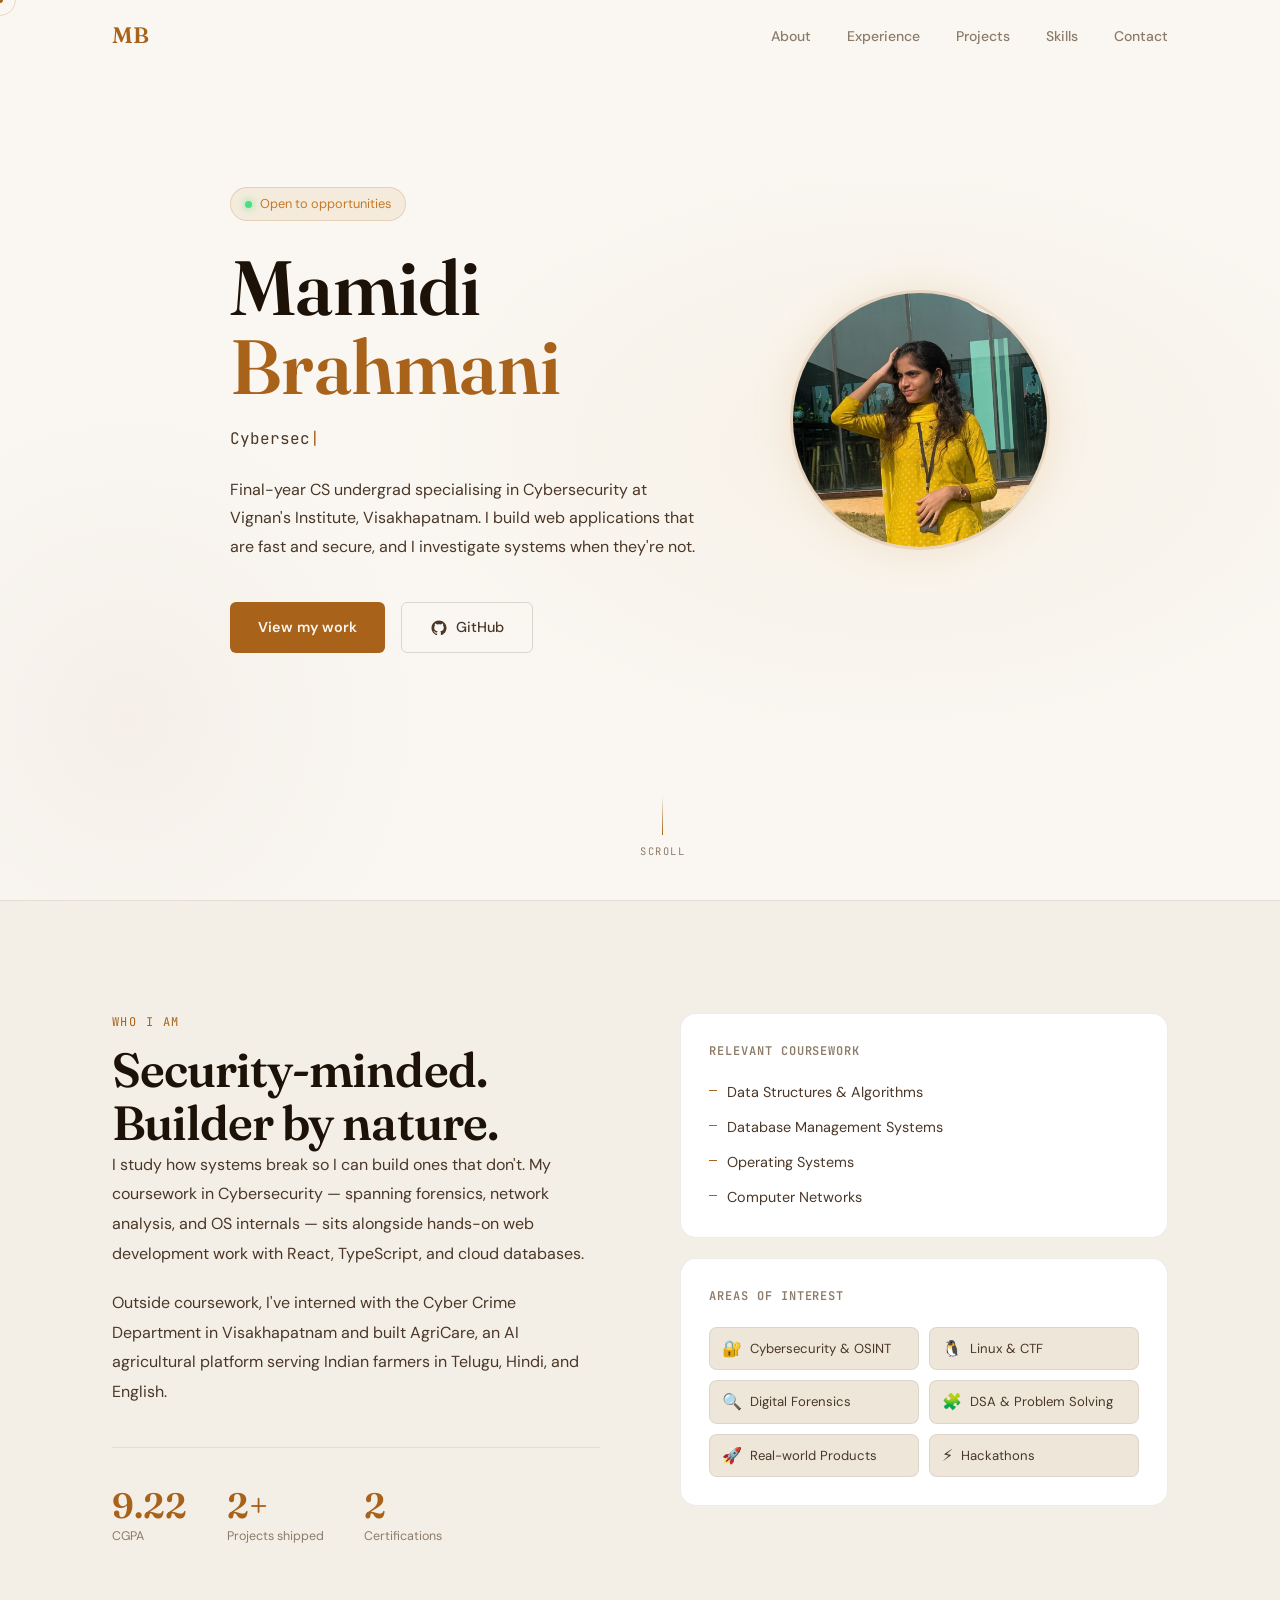
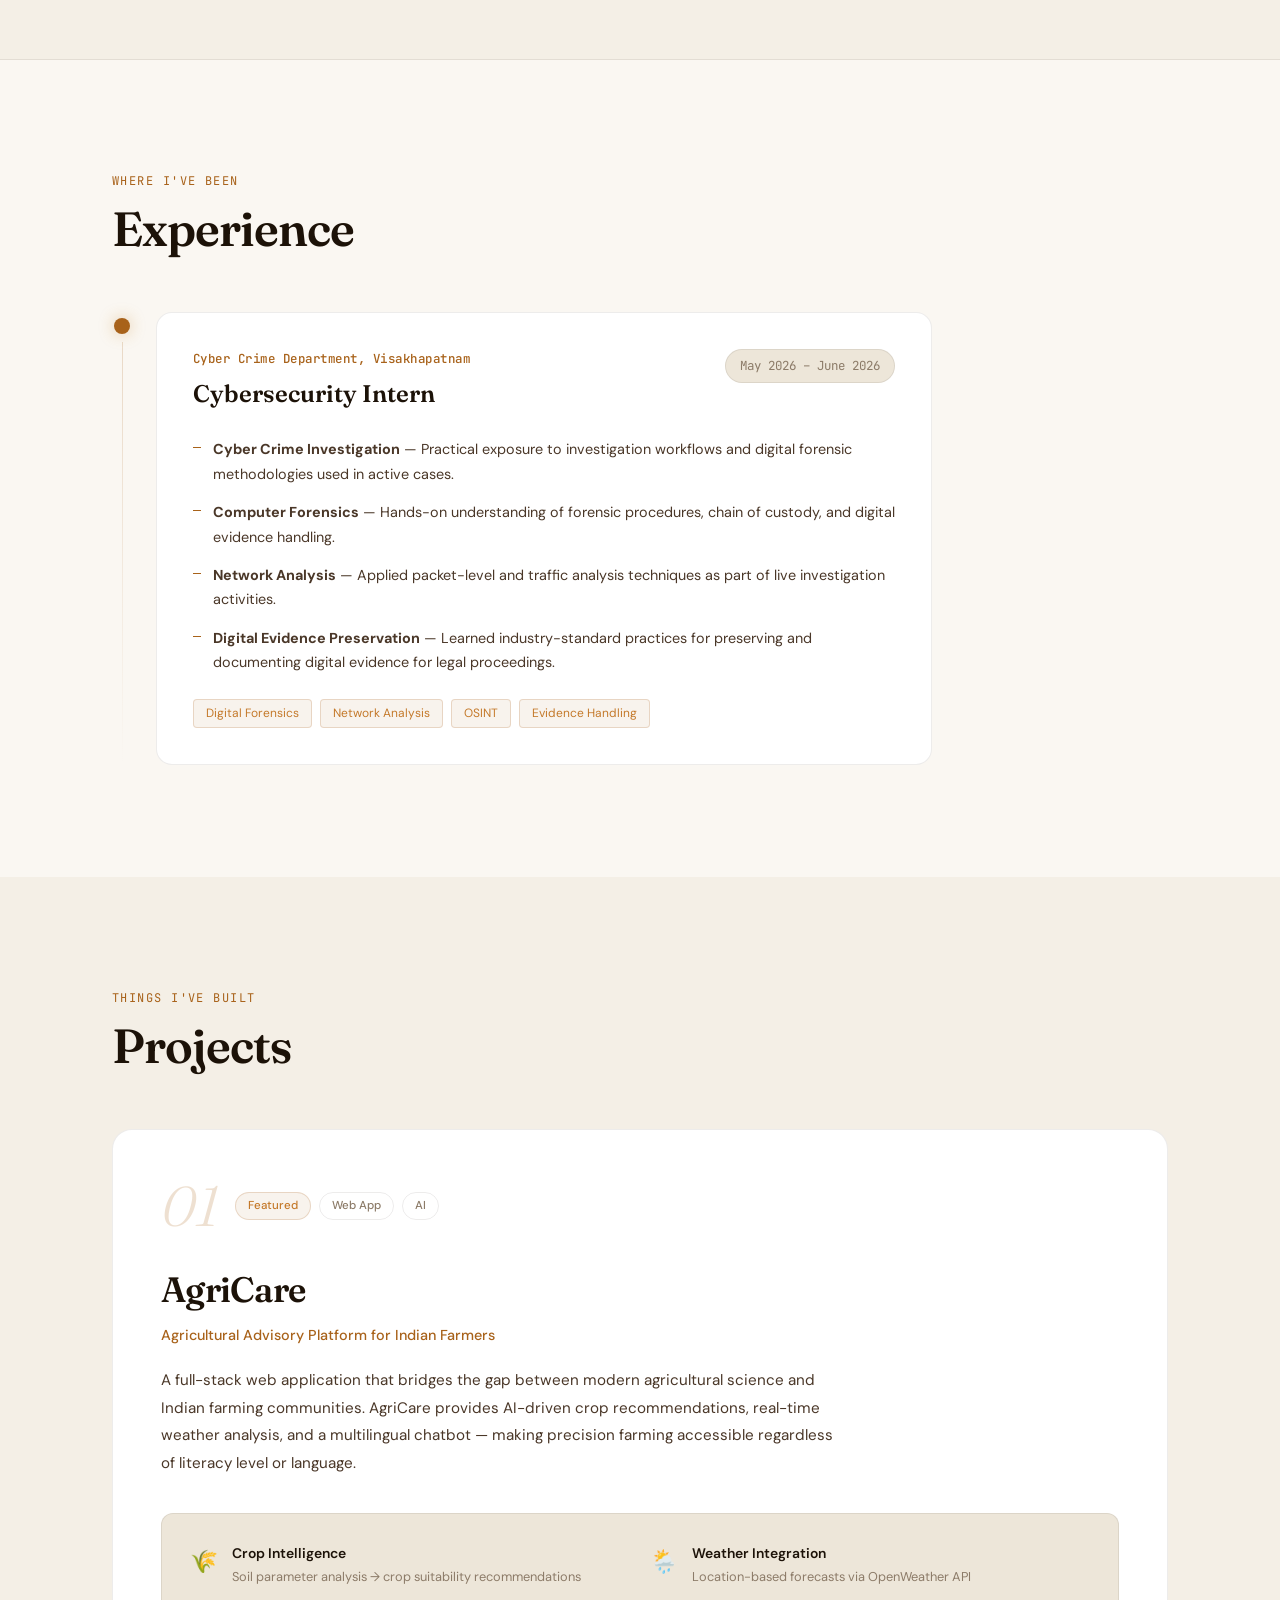
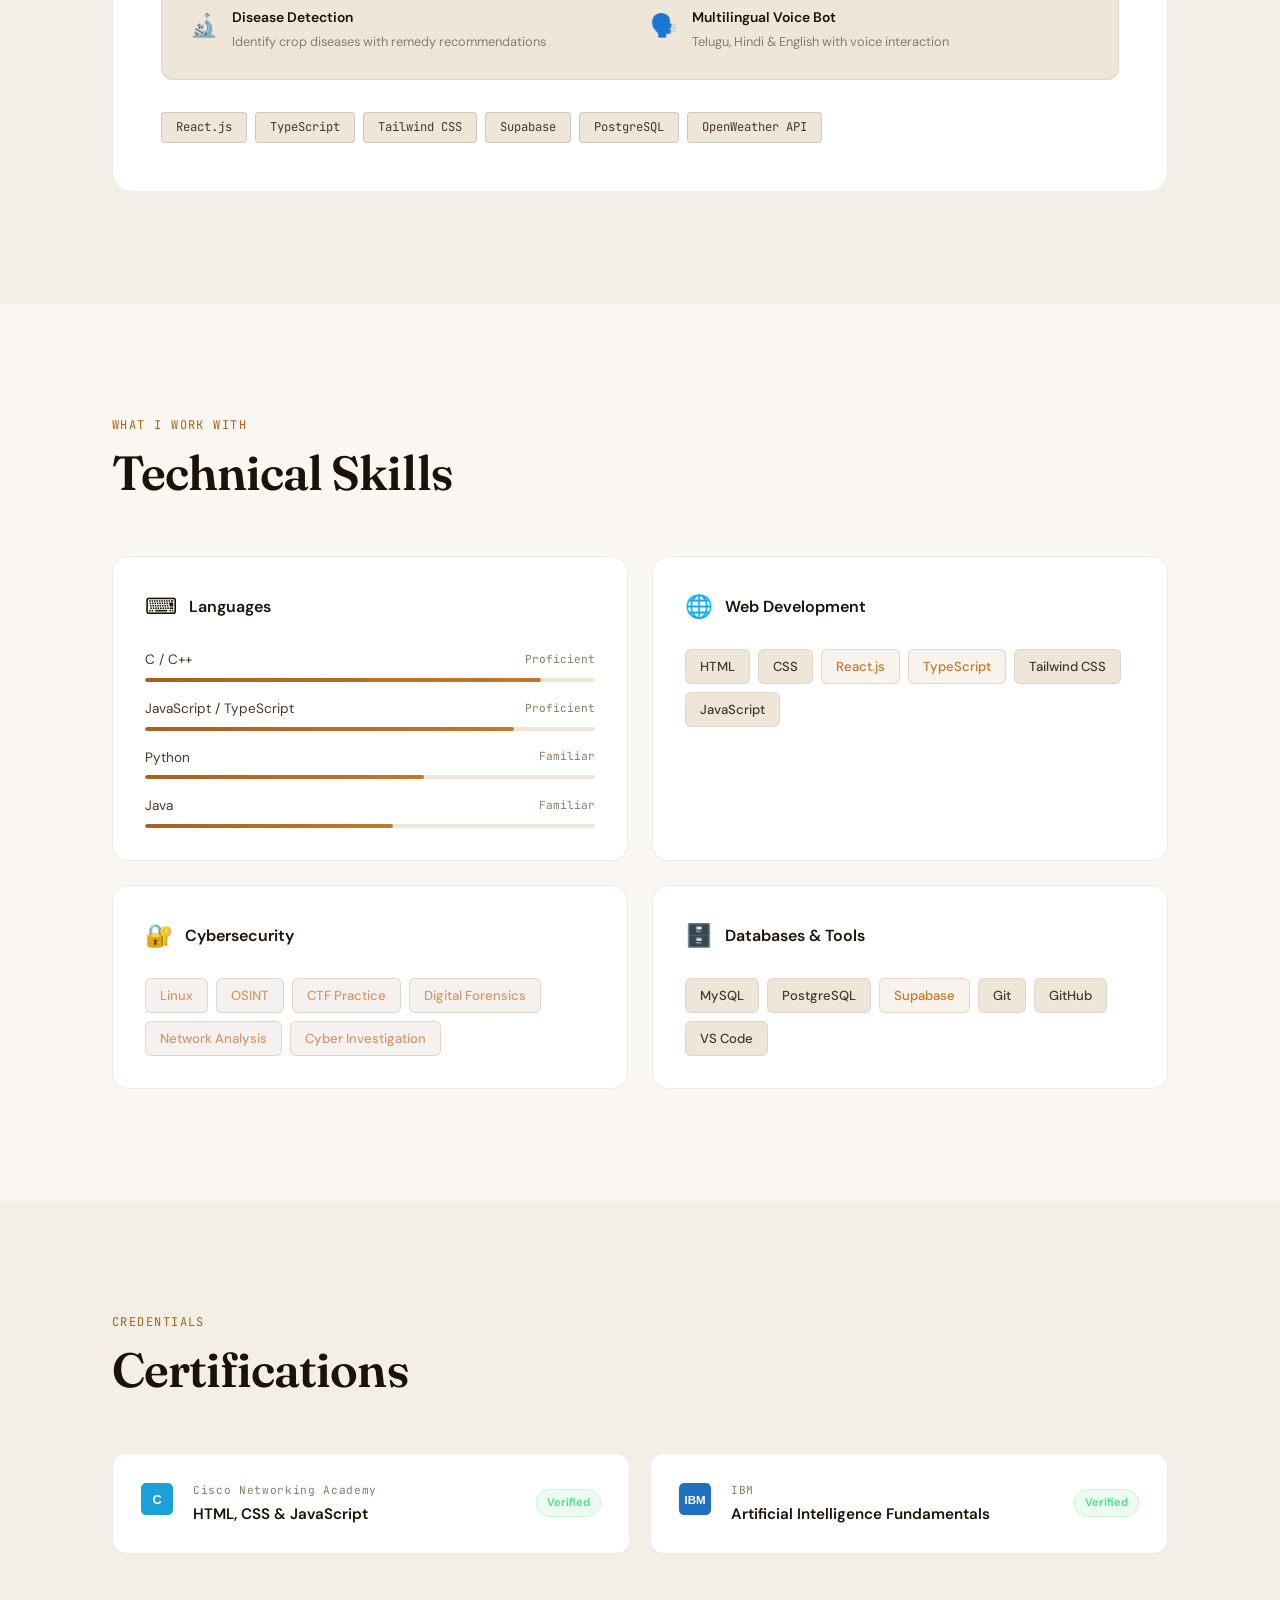
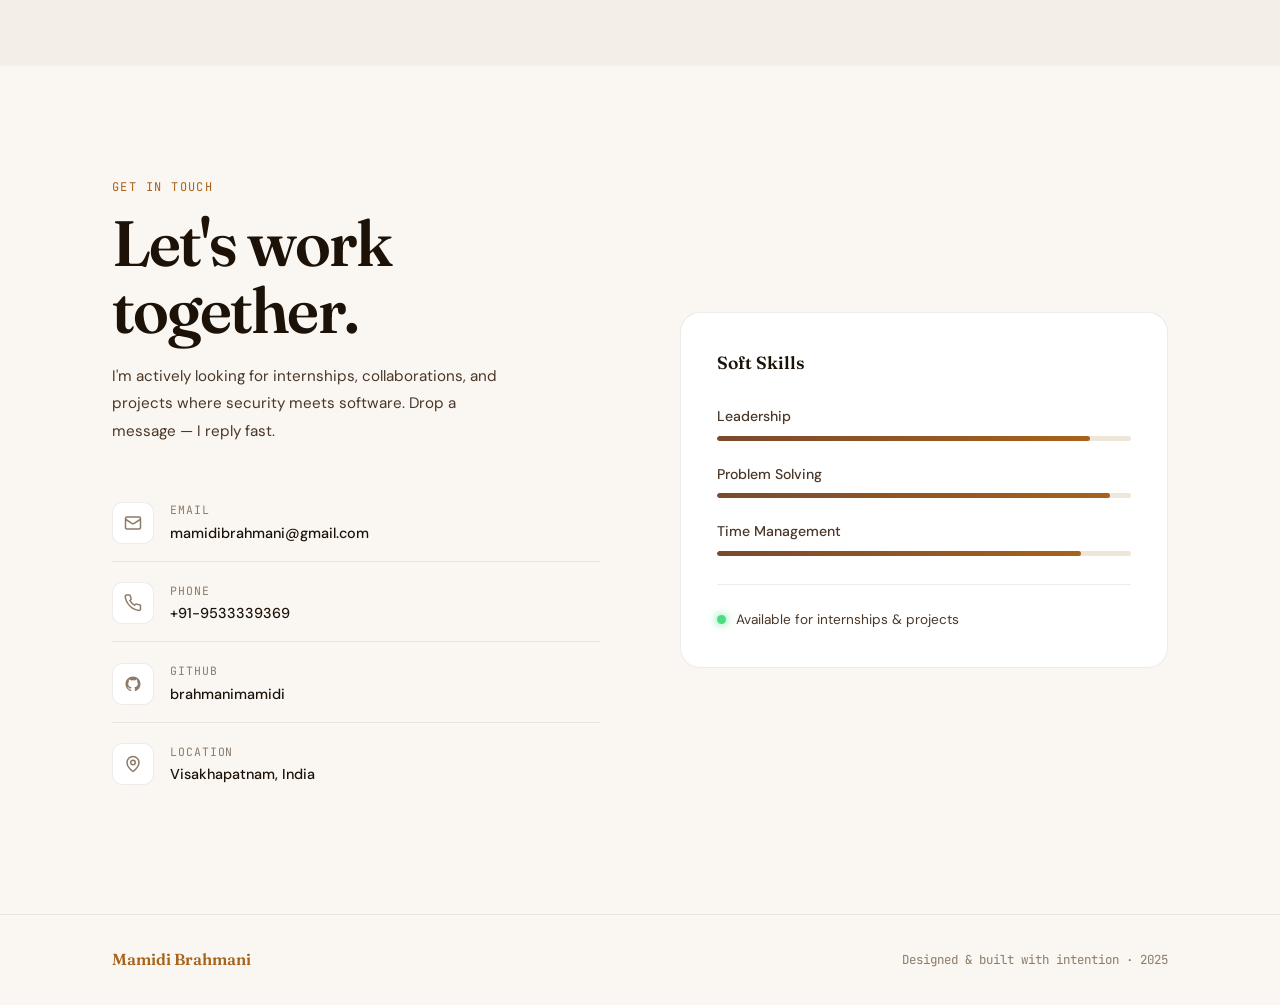
==== portfolio/index.html @ 62e991aa "Initial portfolio upload" ====
<!DOCTYPE html>
<html lang="en">
<head>
<meta charset="UTF-8">
<meta name="viewport" content="width=device-width, initial-scale=1.0">
<title>Mamidi Brahmani — Cybersecurity & Software Engineer</title>
<link rel="preconnect" href="https://fonts.googleapis.com">
<link rel="stylesheet" href="https://fonts.googleapis.com/css2?family=Fraunces:ital,opsz,wght@0,9..144,300;0,9..144,600;0,9..144,700;1,9..144,300&family=DM+Sans:wght@300;400;500;600&family=JetBrains+Mono:wght@400;500&display=swap">
<link rel="stylesheet" href="style.css">
</head>
<body>

<!-- CURSOR -->
<div class="cursor-dot" id="cursorDot"></div>
<div class="cursor-ring" id="cursorRing"></div>

<!-- NAV -->
<nav id="nav">
  <div class="nav-inner">
    <a href="#hero" class="nav-brand">MB</a>
    <ul class="nav-links">
      <li><a href="#about" data-nav>About</a></li>
      <li><a href="#experience" data-nav>Experience</a></li>
      <li><a href="#projects" data-nav>Projects</a></li>
      <li><a href="#skills" data-nav>Skills</a></li>
      <li><a href="#contact" data-nav>Contact</a></li>
    </ul>
    <button class="nav-menu-btn" id="menuBtn" aria-label="Menu">
      <span></span><span></span><span></span>
    </button>
  </div>
</nav>

<!-- MOBILE MENU -->
<div class="mobile-menu" id="mobileMenu">
  <ul>
    <li><a href="#about" class="mobile-link">About</a></li>
    <li><a href="#experience" class="mobile-link">Experience</a></li>
    <li><a href="#projects" class="mobile-link">Projects</a></li>
    <li><a href="#skills" class="mobile-link">Skills</a></li>
    <li><a href="#contact" class="mobile-link">Contact</a></li>
  </ul>
</div>

<!-- HERO -->
<section id="hero">
  <div class="hero-bg-texture"></div>
  <div class="container hero-layout">
    <div class="hero-content">
      <div class="hero-status">
        <span class="status-dot"></span>
        <span>Open to opportunities</span>
      </div>
      <h1 class="hero-name">
        <span class="name-first" id="nameFirst">Mamidi</span>
        <span class="name-last" id="nameLast">Brahmani</span>
      </h1>
      <div class="hero-roles">
        <span class="role-text" id="roleText"></span><span class="type-cursor">|</span>
      </div>
      <p class="hero-bio">
        Final-year CS undergrad specialising in Cybersecurity at Vignan's Institute, Visakhapatnam. I build web applications that are fast and secure, and I investigate systems when they're not.
      </p>
      <div class="hero-cta">
        <a href="#projects" class="btn-primary">View my work</a>
        <a href="https://github.com/brahmanimamidi" target="_blank" rel="noopener" class="btn-outline">
          <svg width="18" height="18" viewBox="0 0 24 24" fill="currentColor"><path d="M12 2C6.477 2 2 6.477 2 12c0 4.418 2.865 8.166 6.839 9.489.5.092.682-.217.682-.482 0-.237-.008-.866-.013-1.7-2.782.604-3.369-1.342-3.369-1.342-.454-1.155-1.11-1.462-1.11-1.462-.908-.62.069-.608.069-.608 1.003.07 1.531 1.031 1.531 1.031.892 1.53 2.341 1.088 2.91.832.092-.647.35-1.088.636-1.338-2.22-.253-4.555-1.11-4.555-4.943 0-1.091.39-1.984 1.029-2.683-.103-.253-.446-1.27.098-2.647 0 0 .84-.269 2.75 1.025A9.578 9.578 0 0112 6.836c.85.004 1.705.114 2.504.336 1.909-1.294 2.747-1.025 2.747-1.025.546 1.377.202 2.394.1 2.647.64.699 1.028 1.592 1.028 2.683 0 3.842-2.339 4.687-4.566 4.935.359.309.678.919.678 1.852 0 1.336-.012 2.415-.012 2.741 0 .267.18.579.688.481C19.138 20.161 22 16.416 22 12c0-5.523-4.477-10-10-10z"/></svg>
          GitHub
        </a>
      </div>
    </div>
    <div class="hero-photo-wrapper">
      <img src="image.png" alt="Mamidi Brahmani" class="hero-photo" />
    </div>
  </div>
  <div class="hero-scroll-hint">
    <div class="scroll-line"></div>
    <span>scroll</span>
  </div>
</section>

<!-- ABOUT -->
<section id="about">
  <div class="container">
    <div class="about-grid">
      <div class="about-left reveal">
        <p class="section-eyebrow">Who I am</p>
        <h2 class="section-heading">Security-minded.<br>Builder by nature.</h2>
        <p class="about-body">
          I study how systems break so I can build ones that don't. My coursework in Cybersecurity — spanning forensics, network analysis, and OS internals — sits alongside hands-on web development work with React, TypeScript, and cloud databases.
        </p>
        <p class="about-body">
          Outside coursework, I've interned with the Cyber Crime Department in Visakhapatnam and built AgriCare, an AI agricultural platform serving Indian farmers in Telugu, Hindi, and English.
        </p>
        <div class="about-stats">
          <div class="stat-item">
            <div class="stat-num">9.22</div>
            <div class="stat-label">CGPA</div>
          </div>
          <div class="stat-item">
            <div class="stat-num">2+</div>
            <div class="stat-label">Projects shipped</div>
          </div>
          <div class="stat-item">
            <div class="stat-num">2</div>
            <div class="stat-label">Certifications</div>
          </div>
        </div>
      </div>
      <div class="about-right reveal">
        <div class="coursework-card">
          <h3 class="cw-title">Relevant Coursework</h3>
          <ul class="cw-list">
            <li>Data Structures &amp; Algorithms</li>
            <li>Database Management Systems</li>
            <li>Operating Systems</li>
            <li>Computer Networks</li>
          </ul>
        </div>
        <div class="interests-card">
          <h3 class="cw-title">Areas of Interest</h3>
          <div class="interest-grid">
            <div class="interest-chip">
              <span class="ic-icon">🔐</span>
              <span>Cybersecurity &amp; OSINT</span>
            </div>
            <div class="interest-chip">
              <span class="ic-icon">🐧</span>
              <span>Linux &amp; CTF</span>
            </div>
            <div class="interest-chip">
              <span class="ic-icon">🔍</span>
              <span>Digital Forensics</span>
            </div>
            <div class="interest-chip">
              <span class="ic-icon">🧩</span>
              <span>DSA &amp; Problem Solving</span>
            </div>
            <div class="interest-chip">
              <span class="ic-icon">🚀</span>
              <span>Real-world Products</span>
            </div>
            <div class="interest-chip">
              <span class="ic-icon">⚡</span>
              <span>Hackathons</span>
            </div>
          </div>
        </div>
      </div>
    </div>
  </div>
</section>

<!-- EXPERIENCE -->
<section id="experience">
  <div class="container">
    <div class="section-header reveal">
      <p class="section-eyebrow">Where I've been</p>
      <h2 class="section-heading">Experience</h2>
    </div>
    <div class="exp-timeline reveal">
      <div class="exp-connector">
        <div class="exp-node"></div>
        <div class="exp-line-v"></div>
      </div>
      <div class="exp-body">
        <div class="exp-header">
          <div>
            <p class="exp-org">Cyber Crime Department, Visakhapatnam</p>
            <h3 class="exp-role">Cybersecurity Intern</h3>
          </div>
          <div class="exp-period">May 2026 – June 2026</div>
        </div>
        <ul class="exp-bullets">
          <li>
            <strong>Cyber Crime Investigation</strong> — Practical exposure to investigation workflows and digital forensic methodologies used in active cases.
          </li>
          <li>
            <strong>Computer Forensics</strong> — Hands-on understanding of forensic procedures, chain of custody, and digital evidence handling.
          </li>
          <li>
            <strong>Network Analysis</strong> — Applied packet-level and traffic analysis techniques as part of live investigation activities.
          </li>
          <li>
            <strong>Digital Evidence Preservation</strong> — Learned industry-standard practices for preserving and documenting digital evidence for legal proceedings.
          </li>
        </ul>
        <div class="exp-tags">
          <span class="etag">Digital Forensics</span>
          <span class="etag">Network Analysis</span>
          <span class="etag">OSINT</span>
          <span class="etag">Evidence Handling</span>
        </div>
      </div>
    </div>
  </div>
</section>

<!-- PROJECTS -->
<section id="projects">
  <div class="container">
    <div class="section-header reveal">
      <p class="section-eyebrow">Things I've built</p>
      <h2 class="section-heading">Projects</h2>
    </div>

    <div class="project-card reveal" id="agricare">
      <div class="project-card-inner">
        <div class="project-meta">
          <div class="project-number">01</div>
          <div class="project-tags-row">
            <span class="ptag ptag-featured">Featured</span>
            <span class="ptag">Web App</span>
            <span class="ptag">AI</span>
          </div>
        </div>
        <div class="project-content">
          <h3 class="project-title">AgriCare</h3>
          <p class="project-subtitle">Agricultural Advisory Platform for Indian Farmers</p>
          <p class="project-desc">
            A full-stack web application that bridges the gap between modern agricultural science and Indian farming communities. AgriCare provides AI-driven crop recommendations, real-time weather analysis, and a multilingual chatbot — making precision farming accessible regardless of literacy level or language.
          </p>
          <div class="project-highlights">
            <div class="ph-item">
              <div class="ph-icon">🌾</div>
              <div>
                <div class="ph-title">Crop Intelligence</div>
                <div class="ph-desc">Soil parameter analysis → crop suitability recommendations</div>
              </div>
            </div>
            <div class="ph-item">
              <div class="ph-icon">🌦️</div>
              <div>
                <div class="ph-title">Weather Integration</div>
                <div class="ph-desc">Location-based forecasts via OpenWeather API</div>
              </div>
            </div>
            <div class="ph-item">
              <div class="ph-icon">🔬</div>
              <div>
                <div class="ph-title">Disease Detection</div>
                <div class="ph-desc">Identify crop diseases with remedy recommendations</div>
              </div>
            </div>
            <div class="ph-item">
              <div class="ph-icon">🗣️</div>
              <div>
                <div class="ph-title">Multilingual Voice Bot</div>
                <div class="ph-desc">Telugu, Hindi &amp; English with voice interaction</div>
              </div>
            </div>
          </div>
          <div class="project-stack">
            <span class="stack-tag">React.js</span>
            <span class="stack-tag">TypeScript</span>
            <span class="stack-tag">Tailwind CSS</span>
            <span class="stack-tag">Supabase</span>
            <span class="stack-tag">PostgreSQL</span>
            <span class="stack-tag">OpenWeather API</span>
          </div>
        </div>
      </div>
      <div class="project-card-glow"></div>
    </div>
  </div>
</section>

<!-- SKILLS -->
<section id="skills">
  <div class="container">
    <div class="section-header reveal">
      <p class="section-eyebrow">What I work with</p>
      <h2 class="section-heading">Technical Skills</h2>
    </div>
    <div class="skills-grid">

      <div class="skill-group reveal">
        <div class="sg-header">
          <div class="sg-icon">⌨️</div>
          <h3 class="sg-title">Languages</h3>
        </div>
        <div class="sg-bars">
          <div class="sb-item">
            <div class="sb-label"><span>C / C++</span><span class="sb-level">Proficient</span></div>
            <div class="sb-track"><div class="sb-fill" style="--w:88%"></div></div>
          </div>
          <div class="sb-item">
            <div class="sb-label"><span>JavaScript / TypeScript</span><span class="sb-level">Proficient</span></div>
            <div class="sb-track"><div class="sb-fill" style="--w:82%"></div></div>
          </div>
          <div class="sb-item">
            <div class="sb-label"><span>Python</span><span class="sb-level">Familiar</span></div>
            <div class="sb-track"><div class="sb-fill" style="--w:62%"></div></div>
          </div>
          <div class="sb-item">
            <div class="sb-label"><span>Java</span><span class="sb-level">Familiar</span></div>
            <div class="sb-track"><div class="sb-fill" style="--w:55%"></div></div>
          </div>
        </div>
      </div>

      <div class="skill-group reveal">
        <div class="sg-header">
          <div class="sg-icon">🌐</div>
          <h3 class="sg-title">Web Development</h3>
        </div>
        <div class="sg-pills">
          <span class="spill">HTML</span>
          <span class="spill">CSS</span>
          <span class="spill spill-accent">React.js</span>
          <span class="spill spill-accent">TypeScript</span>
          <span class="spill">Tailwind CSS</span>
          <span class="spill">JavaScript</span>
        </div>
      </div>

      <div class="skill-group reveal">
        <div class="sg-header">
          <div class="sg-icon">🔐</div>
          <h3 class="sg-title">Cybersecurity</h3>
        </div>
        <div class="sg-pills">
          <span class="spill spill-sec">Linux</span>
          <span class="spill spill-sec">OSINT</span>
          <span class="spill spill-sec">CTF Practice</span>
          <span class="spill spill-sec">Digital Forensics</span>
          <span class="spill spill-sec">Network Analysis</span>
          <span class="spill spill-sec">Cyber Investigation</span>
        </div>
      </div>

      <div class="skill-group reveal">
        <div class="sg-header">
          <div class="sg-icon">🗄️</div>
          <h3 class="sg-title">Databases &amp; Tools</h3>
        </div>
        <div class="sg-pills">
          <span class="spill">MySQL</span>
          <span class="spill">PostgreSQL</span>
          <span class="spill spill-accent">Supabase</span>
          <span class="spill">Git</span>
          <span class="spill">GitHub</span>
          <span class="spill">VS Code</span>
        </div>
      </div>

    </div>
  </div>
</section>

<!-- CERTIFICATIONS -->
<section id="certifications">
  <div class="container">
    <div class="section-header reveal">
      <p class="section-eyebrow">Credentials</p>
      <h2 class="section-heading">Certifications</h2>
    </div>
    <div class="certs-row">
      <div class="cert-card reveal">
        <div class="cert-logo cert-logo-cisco">
          <svg width="32" height="32" viewBox="0 0 100 100" fill="none"><rect width="100" height="100" rx="16" fill="#1BA0D7"/><text x="50" y="65" font-size="40" text-anchor="middle" fill="white" font-family="sans-serif" font-weight="bold">C</text></svg>
        </div>
        <div class="cert-info">
          <div class="cert-issuer">Cisco Networking Academy</div>
          <div class="cert-name">HTML, CSS &amp; JavaScript</div>
        </div>
        <div class="cert-badge">Verified</div>
      </div>
      <div class="cert-card reveal">
        <div class="cert-logo cert-logo-ibm">
          <svg width="32" height="32" viewBox="0 0 100 100" fill="none"><rect width="100" height="100" rx="16" fill="#1F70C1"/><text x="50" y="65" font-size="36" text-anchor="middle" fill="white" font-family="sans-serif" font-weight="bold">IBM</text></svg>
        </div>
        <div class="cert-info">
          <div class="cert-issuer">IBM</div>
          <div class="cert-name">Artificial Intelligence Fundamentals</div>
        </div>
        <div class="cert-badge">Verified</div>
      </div>
    </div>
  </div>
</section>

<!-- CONTACT -->
<section id="contact">
  <div class="container">
    <div class="contact-wrapper reveal">
      <div class="contact-left">
        <p class="section-eyebrow">Get in touch</p>
        <h2 class="contact-heading">Let's work<br>together.</h2>
        <p class="contact-sub">
          I'm actively looking for internships, collaborations, and projects where security meets software. Drop a message — I reply fast.
        </p>
        <div class="contact-links">
          <a href="mailto:mamidibrahmani@gmail.com" class="clink">
            <div class="clink-icon">
              <svg width="18" height="18" viewBox="0 0 24 24" fill="none" stroke="currentColor" stroke-width="2"><rect x="2" y="4" width="20" height="16" rx="2"/><path d="m22 7-8.97 5.7a1.94 1.94 0 0 1-2.06 0L2 7"/></svg>
            </div>
            <div>
              <div class="clink-label">Email</div>
              <div class="clink-value">mamidibrahmani@gmail.com</div>
            </div>
          </a>
          <a href="tel:+919533339369" class="clink">
            <div class="clink-icon">
              <svg width="18" height="18" viewBox="0 0 24 24" fill="none" stroke="currentColor" stroke-width="2"><path d="M22 16.92v3a2 2 0 0 1-2.18 2 19.79 19.79 0 0 1-8.63-3.07A19.5 19.5 0 0 1 4.69 12 19.79 19.79 0 0 1 1.61 3.41 2 2 0 0 1 3.6 1.22h3a2 2 0 0 1 2 1.72c.127.96.361 1.903.7 2.81a2 2 0 0 1-.45 2.11L7.91 8.82a16 16 0 0 0 6.11 6.11l.96-.96a2 2 0 0 1 2.11-.45c.907.339 1.85.573 2.81.7A2 2 0 0 1 22 16.92z"/></svg>
            </div>
            <div>
              <div class="clink-label">Phone</div>
              <div class="clink-value">+91-9533339369</div>
            </div>
          </a>
          <a href="https://github.com/brahmanimamidi" target="_blank" rel="noopener" class="clink">
            <div class="clink-icon">
              <svg width="18" height="18" viewBox="0 0 24 24" fill="currentColor"><path d="M12 2C6.477 2 2 6.477 2 12c0 4.418 2.865 8.166 6.839 9.489.5.092.682-.217.682-.482 0-.237-.008-.866-.013-1.7-2.782.604-3.369-1.342-3.369-1.342-.454-1.155-1.11-1.462-1.11-1.462-.908-.62.069-.608.069-.608 1.003.07 1.531 1.031 1.531 1.031.892 1.53 2.341 1.088 2.91.832.092-.647.35-1.088.636-1.338-2.22-.253-4.555-1.11-4.555-4.943 0-1.091.39-1.984 1.029-2.683-.103-.253-.446-1.27.098-2.647 0 0 .84-.269 2.75 1.025A9.578 9.578 0 0112 6.836c.85.004 1.705.114 2.504.336 1.909-1.294 2.747-1.025 2.747-1.025.546 1.377.202 2.394.1 2.647.64.699 1.028 1.592 1.028 2.683 0 3.842-2.339 4.687-4.566 4.935.359.309.678.919.678 1.852 0 1.336-.012 2.415-.012 2.741 0 .267.18.579.688.481C19.138 20.161 22 16.416 22 12c0-5.523-4.477-10-10-10z"/></svg>
            </div>
            <div>
              <div class="clink-label">GitHub</div>
              <div class="clink-value">brahmanimamidi</div>
            </div>
          </a>
          <div class="clink no-hover">
            <div class="clink-icon">
              <svg width="18" height="18" viewBox="0 0 24 24" fill="none" stroke="currentColor" stroke-width="2"><path d="M20 10c0 6-8 12-8 12s-8-6-8-12a8 8 0 1 1 16 0Z"/><circle cx="12" cy="10" r="3"/></svg>
            </div>
            <div>
              <div class="clink-label">Location</div>
              <div class="clink-value">Visakhapatnam, India</div>
            </div>
          </div>
        </div>
      </div>
      <div class="contact-right">
        <div class="soft-skills-panel">
          <h3 class="ssp-title">Soft Skills</h3>
          <div class="ssp-items">
            <div class="ssp-item">
              <div class="ssp-name">Leadership</div>
              <div class="ssp-track"><div class="ssp-fill" data-pct="90"></div></div>
            </div>
            <div class="ssp-item">
              <div class="ssp-name">Problem Solving</div>
              <div class="ssp-track"><div class="ssp-fill" data-pct="95"></div></div>
            </div>
            <div class="ssp-item">
              <div class="ssp-name">Time Management</div>
              <div class="ssp-track"><div class="ssp-fill" data-pct="88"></div></div>
            </div>
          </div>
          <div class="ssp-divider"></div>
          <div class="availability-badge">
            <span class="avail-dot"></span>
            Available for internships &amp; projects
          </div>
        </div>
      </div>
    </div>
  </div>
</section>

<!-- FOOTER -->
<footer>
  <div class="container footer-inner">
    <div class="footer-name">Mamidi Brahmani</div>
    <div class="footer-copy">Designed &amp; built with intention · 2025</div>
  </div>
</footer>

<script src="script.js"></script>
</body>
</html>
---- portfolio/style.css ----
/* ============================================================
   MAMIDI BRAHMANI PORTFOLIO
   Palette: Espresso base · Warm off-white · Amber gold accent
   ============================================================ */

:root {
  --bg:         #FAF7F2;
  --bg-2:       #F4EFE6;
  --bg-3:       #EDE6D9;
  --surface:    #FFFFFF;
  --surface-2:  #F9F5EE;

  --ink:        #1C1208;
  --ink-2:      #4A3728;
  --ink-3:      #8C7B68;

  --gold:       #A8621A;
  --gold-light: #C4792A;
  --gold-muted: rgba(168,98,26,0.08);
  --gold-border: rgba(168,98,26,0.2);

  --sienna:     #7A4A2E;
  --sienna-bg:  rgba(122,74,46,0.08);

  --border:     rgba(28,18,8,0.08);
  --border-2:   rgba(28,18,8,0.14);

  /* Spacing */
  --nav-h: 72px;
  --section-py: 112px;
  --container-w: 1120px;

  /* Easing */
  --ease-out: cubic-bezier(0.16, 1, 0.3, 1);
  --ease-in-out: cubic-bezier(0.65, 0, 0.35, 1);
}

/* ── RESET ── */
*, *::before, *::after { box-sizing: border-box; margin: 0; padding: 0; }
html { scroll-behavior: smooth; font-size: 16px; }
body {
  background: var(--bg);
  color: var(--ink);
  font-family: 'DM Sans', system-ui, sans-serif;
  line-height: 1.6;
  overflow-x: hidden;
  -webkit-font-smoothing: antialiased;
}
a { text-decoration: none; color: inherit; }
ul { list-style: none; }
img { display: block; max-width: 100%; }

@media (prefers-reduced-motion: reduce) {
  *, *::before, *::after { animation-duration: 0.01ms !important; transition-duration: 0.01ms !important; }
}

/* ── CONTAINER ── */
.container {
  max-width: var(--container-w);
  margin: 0 auto;
  padding: 0 32px;
}

/* ── CURSOR ── */
.cursor-dot, .cursor-ring {
  position: fixed;
  pointer-events: none;
  z-index: 9999;
  border-radius: 50%;
  transform: translate(-50%, -50%);
  transition: opacity 0.3s;
}
.cursor-dot {
  width: 6px; height: 6px;
  background: var(--gold);
  top: 0; left: 0;
}
.cursor-ring {
  width: 32px; height: 32px;
  border: 1px solid var(--gold-border);
  top: 0; left: 0;
  transition: width 0.25s var(--ease-out), height 0.25s var(--ease-out), border-color 0.25s;
}
.cursor-ring.hover {
  width: 48px; height: 48px;
  border-color: var(--gold);
}
@media (hover: none) { .cursor-dot, .cursor-ring { display: none; } }

/* ── NAV ── */
#nav {
  position: fixed;
  top: 0; left: 0; right: 0;
  z-index: 200;
  height: var(--nav-h);
  transition: background 0.4s, box-shadow 0.4s;
}
#nav.scrolled {
  background: rgba(250,247,242,0.92);
  backdrop-filter: blur(20px);
  box-shadow: 0 1px 0 var(--border);
}
.nav-inner {
  max-width: var(--container-w);
  margin: 0 auto;
  padding: 0 32px;
  height: 100%;
  display: flex;
  align-items: center;
  justify-content: space-between;
}
.nav-brand {
  font-family: 'Fraunces', serif;
  font-size: 1.4rem;
  font-weight: 600;
  color: var(--gold);
  letter-spacing: -0.01em;
}
.nav-links {
  display: flex;
  gap: 36px;
}
.nav-links a {
  font-size: 0.875rem;
  font-weight: 500;
  color: var(--ink-3);
  transition: color 0.2s;
  position: relative;
}
.nav-links a::after {
  content: '';
  position: absolute;
  bottom: -3px; left: 0;
  height: 1px; width: 0;
  background: var(--gold);
  transition: width 0.3s var(--ease-out);
}
.nav-links a:hover { color: var(--ink); }
.nav-links a:hover::after { width: 100%; }
.nav-links a.active { color: var(--gold); }

.nav-menu-btn {
  display: none;
  flex-direction: column;
  gap: 5px;
  background: none;
  border: none;
  cursor: pointer;
  padding: 8px;
}
.nav-menu-btn span {
  display: block;
  width: 24px; height: 2px;
  background: var(--ink);
  border-radius: 2px;
  transition: all 0.3s;
}

/* Mobile menu */
.mobile-menu {
  position: fixed;
  inset: 0;
  z-index: 190;
  background: var(--bg-2);
  display: flex;
  align-items: center;
  justify-content: center;
  opacity: 0;
  pointer-events: none;
  transition: opacity 0.35s;
}
.mobile-menu.open { opacity: 1; pointer-events: all; }
.mobile-menu ul { text-align: center; }
.mobile-menu ul li { margin-bottom: 32px; }
.mobile-link {
  font-family: 'Fraunces', serif;
  font-size: 2.4rem;
  font-weight: 600;
  color: var(--ink-2);
  transition: color 0.2s;
}
.mobile-link:hover { color: var(--gold); }

/* ── SECTIONS ── */
section {
  padding: var(--section-py) 0;
}
.section-eyebrow {
  font-family: 'JetBrains Mono', monospace;
  font-size: 0.75rem;
  color: var(--gold);
  letter-spacing: 0.12em;
  text-transform: uppercase;
  margin-bottom: 12px;
}
.section-heading {
  font-family: 'Fraunces', serif;
  font-size: clamp(2rem, 4vw, 3rem);
  font-weight: 600;
  line-height: 1.1;
  letter-spacing: -0.02em;
  color: var(--ink);
}
.section-header { margin-bottom: 56px; }

/* ── REVEAL ANIMATION ── */
.reveal {
  opacity: 0;
  transform: translateY(28px);
  transition: opacity 0.7s var(--ease-out), transform 0.7s var(--ease-out);
}
.reveal.visible { opacity: 1; transform: none; }

/* ─────────────────────────────────────────
   HERO
───────────────────────────────────────── */
#hero {
  min-height: 100vh;
  display: flex;
  align-items: center;
  padding-top: var(--nav-h);
  position: relative;
  overflow: hidden;
}

.hero-bg-texture {
  position: absolute;
  inset: 0;
  background:
    radial-gradient(ellipse 60% 50% at 70% 50%, rgba(200,136,42,0.06) 0%, transparent 70%),
    radial-gradient(ellipse 40% 60% at 10% 80%, rgba(155,94,60,0.05) 0%, transparent 60%);
  pointer-events: none;
}

.hero-layout {
  display: grid;
  grid-template-columns: 1fr auto;
  gap: 80px;
  align-items: center;
  padding-top: 60px;
  padding-bottom: 80px;
}

.hero-status {
  display: inline-flex;
  align-items: center;
  gap: 8px;
  background: rgba(200,136,42,0.1);
  border: 1px solid var(--gold-border);
  border-radius: 20px;
  padding: 6px 14px;
  font-size: 0.8rem;
  color: var(--gold-light);
  margin-bottom: 28px;
}
.status-dot {
  width: 7px; height: 7px;
  border-radius: 50%;
  background: #4ade80;
  box-shadow: 0 0 8px #4ade80;
  animation: pulse-green 2s ease infinite;
}
@keyframes pulse-green {
  0%, 100% { opacity: 1; box-shadow: 0 0 8px #4ade80; }
  50% { opacity: 0.7; box-shadow: 0 0 16px #4ade80; }
}

.hero-name {
  font-family: 'Fraunces', serif;
  font-weight: 600;
  line-height: 1.02;
  letter-spacing: -0.03em;
  margin-bottom: 20px;
  display: flex;
  flex-direction: column;
}
.name-first {
  font-size: clamp(3rem, 6vw, 5.5rem);
  color: var(--ink);
  display: block;
  opacity: 0;
  transform: translateY(30px);
  animation: heroIn 0.8s 0.1s var(--ease-out) forwards;
}
.name-last {
  font-size: clamp(3rem, 6vw, 5.5rem);
  color: var(--gold);
  display: block;
  opacity: 0;
  transform: translateY(30px);
  animation: heroIn 0.8s 0.25s var(--ease-out) forwards;
}
@keyframes heroIn {
  to { opacity: 1; transform: none; }
}

.hero-roles {
  font-family: 'JetBrains Mono', monospace;
  font-size: 1rem;
  color: var(--ink-2);
  margin-bottom: 24px;
  min-height: 1.5em;
  opacity: 0;
  animation: heroIn 0.6s 0.5s var(--ease-out) forwards;
}
.type-cursor {
  color: var(--gold);
  animation: blink 1s step-end infinite;
}
@keyframes blink { 50% { opacity: 0; } }

.hero-bio {
  font-size: 1rem;
  color: var(--ink-2);
  max-width: 480px;
  line-height: 1.8;
  margin-bottom: 40px;
  opacity: 0;
  animation: heroIn 0.6s 0.65s var(--ease-out) forwards;
}

.hero-cta {
  display: flex;
  gap: 16px;
  flex-wrap: wrap;
  opacity: 0;
  animation: heroIn 0.6s 0.8s var(--ease-out) forwards;
}

/* Buttons */
.btn-primary {
  display: inline-flex;
  align-items: center;
  gap: 8px;
  padding: 13px 28px;
  background: var(--gold);
  color: var(--bg);
  border-radius: 6px;
  font-weight: 600;
  font-size: 0.9rem;
  transition: background 0.2s, transform 0.2s, box-shadow 0.2s;
}
.btn-primary:hover {
  background: var(--gold-light);
  transform: translateY(-2px);
  box-shadow: 0 8px 28px rgba(200,136,42,0.3);
}
.btn-outline {
  display: inline-flex;
  align-items: center;
  gap: 8px;
  padding: 13px 28px;
  border: 1px solid var(--border-2);
  color: var(--ink-2);
  border-radius: 6px;
  font-weight: 500;
  font-size: 0.9rem;
  transition: border-color 0.2s, color 0.2s, transform 0.2s;
}
.btn-outline:hover {
  border-color: var(--gold);
  color: var(--gold);
  transform: translateY(-2px);
}

/* Hero photo */
.hero-photo-wrapper {
  display: flex;
  justify-content: center;
  align-items: center;
  opacity: 0;
  animation: heroIn 1s 0.9s var(--ease-out) forwards;
}
.hero-photo {
  width: 260px;
  height: 260px;
  border-radius: 50%;
  object-fit: cover;
  object-position: center top;
  border: 3px solid var(--gold-border);
  box-shadow: 0 0 40px rgba(200,136,42,0.15);
  transition: transform 0.35s var(--ease-out), box-shadow 0.35s;
}
.hero-photo:hover {
  transform: scale(1.03);
  box-shadow: 0 0 50px rgba(168,98,26,0.25);
}

.hero-card-stack {
  display: none;
}

/* Scroll hint */
.hero-scroll-hint {
  position: absolute;
  bottom: 40px;
  left: 50%;
  transform: translateX(-50%);
  display: flex;
  flex-direction: column;
  align-items: center;
  gap: 8px;
  opacity: 0;
  animation: heroIn 0.6s 1.2s var(--ease-out) forwards;
}
.scroll-line {
  width: 1px;
  height: 40px;
  background: linear-gradient(to bottom, transparent, var(--gold));
  animation: scroll-drop 2s ease infinite;
}
@keyframes scroll-drop {
  0% { transform: scaleY(0); transform-origin: top; }
  50% { transform: scaleY(1); transform-origin: top; }
  51% { transform: scaleY(1); transform-origin: bottom; }
  100% { transform: scaleY(0); transform-origin: bottom; }
}
.hero-scroll-hint span {
  font-family: 'JetBrains Mono', monospace;
  font-size: 0.65rem;
  color: var(--ink-3);
  letter-spacing: 0.15em;
  text-transform: uppercase;
}

/* ─────────────────────────────────────────
   ABOUT
───────────────────────────────────────── */
#about {
  background: var(--bg-2);
  border-top: 1px solid var(--border);
  border-bottom: 1px solid var(--border);
}

.about-grid {
  display: grid;
  grid-template-columns: 1fr 1fr;
  gap: 80px;
  align-items: start;
}

.about-body {
  font-size: 1rem;
  color: var(--ink-2);
  line-height: 1.85;
  margin-bottom: 20px;
}

.about-stats {
  display: flex;
  gap: 40px;
  margin-top: 40px;
  padding-top: 40px;
  border-top: 1px solid var(--border);
}
.stat-num {
  font-family: 'Fraunces', serif;
  font-size: 2.2rem;
  font-weight: 600;
  color: var(--gold);
  line-height: 1;
  margin-bottom: 4px;
}
.stat-label {
  font-size: 0.78rem;
  color: var(--ink-3);
}

.coursework-card, .interests-card {
  background: var(--surface);
  border: 1px solid var(--border);
  border-radius: 16px;
  padding: 28px;
  margin-bottom: 20px;
}
.cw-title {
  font-size: 0.75rem;
  font-weight: 600;
  color: var(--ink-3);
  letter-spacing: 0.08em;
  text-transform: uppercase;
  margin-bottom: 20px;
  font-family: 'JetBrains Mono', monospace;
}
.cw-list {
  display: flex;
  flex-direction: column;
  gap: 12px;
}
.cw-list li {
  font-size: 0.9rem;
  color: var(--ink-2);
  padding-left: 18px;
  position: relative;
}
.cw-list li::before {
  content: '';
  position: absolute;
  left: 0; top: 9px;
  width: 8px; height: 1px;
  background: var(--gold);
}
.interest-grid {
  display: grid;
  grid-template-columns: 1fr 1fr;
  gap: 10px;
}
.interest-chip {
  display: flex;
  align-items: center;
  gap: 8px;
  font-size: 0.82rem;
  color: var(--ink-2);
  background: var(--bg-3);
  border: 1px solid var(--border);
  border-radius: 8px;
  padding: 8px 12px;
  transition: border-color 0.2s;
}
.interest-chip:hover { border-color: var(--gold-border); color: var(--ink); }
.ic-icon { font-size: 1rem; }

/* ─────────────────────────────────────────
   EXPERIENCE
───────────────────────────────────────── */
.exp-timeline {
  display: grid;
  grid-template-columns: 20px 1fr;
  gap: 24px;
  max-width: 820px;
}
.exp-connector {
  display: flex;
  flex-direction: column;
  align-items: center;
  padding-top: 6px;
}
.exp-node {
  width: 16px; height: 16px;
  border-radius: 50%;
  background: var(--gold);
  box-shadow: 0 0 16px rgba(200,136,42,0.4);
  flex-shrink: 0;
}
.exp-line-v {
  width: 1px;
  flex: 1;
  margin-top: 8px;
  background: linear-gradient(to bottom, var(--gold-border), transparent);
}
.exp-body {
  background: var(--surface);
  border: 1px solid var(--border);
  border-radius: 16px;
  padding: 36px;
  transition: border-color 0.3s;
}
.exp-body:hover { border-color: var(--gold-border); }
.exp-header {
  display: flex;
  justify-content: space-between;
  align-items: flex-start;
  gap: 20px;
  margin-bottom: 24px;
  flex-wrap: wrap;
}
.exp-org {
  font-size: 0.78rem;
  color: var(--gold);
  font-weight: 500;
  font-family: 'JetBrains Mono', monospace;
  letter-spacing: 0.04em;
  margin-bottom: 6px;
}
.exp-role {
  font-family: 'Fraunces', serif;
  font-size: 1.5rem;
  font-weight: 600;
  color: var(--ink);
}
.exp-period {
  font-family: 'JetBrains Mono', monospace;
  font-size: 0.78rem;
  color: var(--ink-3);
  white-space: nowrap;
  background: var(--bg-3);
  border: 1px solid var(--border);
  padding: 6px 14px;
  border-radius: 20px;
}
.exp-bullets {
  display: flex;
  flex-direction: column;
  gap: 14px;
  margin-bottom: 24px;
}
.exp-bullets li {
  font-size: 0.9rem;
  color: var(--ink-2);
  line-height: 1.7;
  padding-left: 20px;
  position: relative;
}
.exp-bullets li::before {
  content: '';
  position: absolute;
  left: 0; top: 10px;
  width: 8px; height: 1px;
  background: var(--gold);
}
.exp-tags { display: flex; gap: 8px; flex-wrap: wrap; }
.etag {
  font-size: 0.75rem;
  background: var(--gold-muted);
  color: var(--gold-light);
  border: 1px solid var(--gold-border);
  border-radius: 4px;
  padding: 4px 12px;
}

/* ─────────────────────────────────────────
   PROJECTS
───────────────────────────────────────── */
#projects { background: var(--bg-2); }

.project-card {
  background: var(--surface);
  border: 1px solid var(--border);
  border-radius: 20px;
  overflow: hidden;
  position: relative;
  transition: border-color 0.35s, transform 0.35s;
}
.project-card:hover { border-color: var(--gold-border); transform: translateY(-6px); }
.project-card-glow {
  position: absolute;
  top: -80px; right: -80px;
  width: 300px; height: 300px;
  background: radial-gradient(circle, rgba(200,136,42,0.08) 0%, transparent 70%);
  pointer-events: none;
  opacity: 0;
  transition: opacity 0.4s;
}
.project-card:hover .project-card-glow { opacity: 1; }

.project-card-inner { padding: 48px; }
.project-meta {
  display: flex;
  align-items: center;
  gap: 16px;
  margin-bottom: 28px;
}
.project-number {
  font-family: 'Fraunces', serif;
  font-size: 3.5rem;
  font-weight: 300;
  font-style: italic;
  color: var(--gold-border);
  line-height: 1;
}
.project-tags-row { display: flex; gap: 8px; }
.ptag {
  font-size: 0.72rem;
  font-weight: 500;
  padding: 4px 12px;
  border-radius: 20px;
  border: 1px solid var(--border);
  color: var(--ink-3);
}
.ptag-featured {
  background: var(--gold-muted);
  border-color: var(--gold-border);
  color: var(--gold-light);
}
.project-title {
  font-family: 'Fraunces', serif;
  font-size: 2.2rem;
  font-weight: 600;
  letter-spacing: -0.02em;
  color: var(--ink);
  margin-bottom: 6px;
}
.project-subtitle {
  font-size: 0.9rem;
  color: var(--gold);
  margin-bottom: 20px;
  font-weight: 500;
}
.project-desc {
  font-size: 0.95rem;
  color: var(--ink-2);
  line-height: 1.8;
  max-width: 680px;
  margin-bottom: 36px;
}
.project-highlights {
  display: grid;
  grid-template-columns: 1fr 1fr;
  gap: 20px;
  margin-bottom: 32px;
  padding: 28px;
  background: var(--bg-3);
  border-radius: 12px;
  border: 1px solid var(--border);
}
.ph-item {
  display: flex;
  align-items: flex-start;
  gap: 14px;
}
.ph-icon { font-size: 1.4rem; margin-top: 2px; }
.ph-title {
  font-size: 0.87rem;
  font-weight: 600;
  color: var(--ink);
  margin-bottom: 3px;
}
.ph-desc {
  font-size: 0.8rem;
  color: var(--ink-3);
  line-height: 1.5;
}
.project-stack { display: flex; flex-wrap: wrap; gap: 8px; }
.stack-tag {
  font-family: 'JetBrains Mono', monospace;
  font-size: 0.76rem;
  background: var(--bg-3);
  border: 1px solid var(--border-2);
  color: var(--ink-2);
  padding: 5px 14px;
  border-radius: 4px;
  transition: border-color 0.2s, color 0.2s;
}
.stack-tag:hover { border-color: var(--gold-border); color: var(--gold-light); }

/* ─────────────────────────────────────────
   SKILLS
───────────────────────────────────────── */
.skills-grid {
  display: grid;
  grid-template-columns: 1fr 1fr;
  gap: 24px;
}
.skill-group {
  background: var(--surface);
  border: 1px solid var(--border);
  border-radius: 16px;
  padding: 32px;
  transition: border-color 0.3s;
}
.skill-group:hover { border-color: var(--border-2); }
.sg-header {
  display: flex;
  align-items: center;
  gap: 12px;
  margin-bottom: 24px;
}
.sg-icon { font-size: 1.4rem; }
.sg-title {
  font-size: 1rem;
  font-weight: 600;
  color: var(--ink);
}

/* Skill bars */
.sg-bars { display: flex; flex-direction: column; gap: 16px; }
.sb-item { }
.sb-label {
  display: flex;
  justify-content: space-between;
  align-items: center;
  margin-bottom: 7px;
  font-size: 0.85rem;
  color: var(--ink-2);
}
.sb-level {
  font-family: 'JetBrains Mono', monospace;
  font-size: 0.7rem;
  color: var(--ink-3);
}
.sb-track {
  height: 4px;
  background: var(--bg-3);
  border-radius: 2px;
  overflow: hidden;
}
.sb-fill {
  height: 100%;
  width: 0;
  background: linear-gradient(90deg, var(--gold), var(--gold-light));
  border-radius: 2px;
  transition: width 1.4s var(--ease-out);
}
.sb-fill.animated { width: var(--w); }

/* Pills */
.sg-pills {
  display: flex;
  flex-wrap: wrap;
  gap: 8px;
}
.spill {
  font-size: 0.82rem;
  font-weight: 500;
  padding: 6px 14px;
  border-radius: 6px;
  background: var(--bg-3);
  border: 1px solid var(--border);
  color: var(--ink-2);
  transition: all 0.2s;
  cursor: default;
}
.spill:hover { border-color: var(--border-2); color: var(--ink); }
.spill-accent {
  background: var(--gold-muted);
  border-color: var(--gold-border);
  color: var(--gold-light);
}
.spill-sec {
  background: var(--sienna-bg);
  border-color: rgba(155,94,60,0.2);
  color: #D4956A;
}
.spill-sec:hover { border-color: rgba(155,94,60,0.4); }

/* ─────────────────────────────────────────
   CERTIFICATIONS
───────────────────────────────────────── */
#certifications { background: var(--bg-2); }

.certs-row {
  display: grid;
  grid-template-columns: repeat(auto-fit, minmax(300px, 1fr));
  gap: 20px;
}
.cert-card {
  background: var(--surface);
  border: 1px solid var(--border);
  border-radius: 14px;
  padding: 28px;
  display: flex;
  align-items: center;
  gap: 20px;
  transition: border-color 0.3s, transform 0.3s;
}
.cert-card:hover { border-color: var(--gold-border); transform: translateY(-3px); }
.cert-logo { flex-shrink: 0; }
.cert-issuer {
  font-family: 'JetBrains Mono', monospace;
  font-size: 0.7rem;
  color: var(--ink-3);
  letter-spacing: 0.06em;
  margin-bottom: 5px;
}
.cert-name {
  font-size: 0.95rem;
  font-weight: 600;
  color: var(--ink);
  line-height: 1.3;
}
.cert-badge {
  margin-left: auto;
  font-size: 0.7rem;
  font-weight: 600;
  background: rgba(74,222,128,0.1);
  border: 1px solid rgba(74,222,128,0.2);
  color: #4ade80;
  border-radius: 20px;
  padding: 4px 10px;
  white-space: nowrap;
}

/* ─────────────────────────────────────────
   CONTACT
───────────────────────────────────────── */
.contact-wrapper {
  display: grid;
  grid-template-columns: 1fr 1fr;
  gap: 80px;
  align-items: center;
}
.contact-heading {
  font-family: 'Fraunces', serif;
  font-size: clamp(2.5rem, 5vw, 4rem);
  font-weight: 600;
  letter-spacing: -0.03em;
  line-height: 1.05;
  color: var(--ink);
  margin-bottom: 20px;
}
.contact-sub {
  font-size: 0.95rem;
  color: var(--ink-2);
  line-height: 1.8;
  margin-bottom: 40px;
  max-width: 400px;
}
.contact-links { display: flex; flex-direction: column; gap: 4px; }
.clink {
  display: flex;
  align-items: center;
  gap: 16px;
  padding: 16px 0;
  border-bottom: 1px solid var(--border);
  transition: padding-left 0.25s var(--ease-out);
  color: var(--ink);
}
.clink:last-child { border-bottom: none; }
.clink:hover:not(.no-hover) { padding-left: 8px; }
.clink-icon {
  width: 42px; height: 42px;
  display: flex;
  align-items: center;
  justify-content: center;
  border-radius: 10px;
  background: var(--surface);
  border: 1px solid var(--border);
  color: var(--ink-3);
  flex-shrink: 0;
  transition: border-color 0.2s, color 0.2s, background 0.2s;
}
.clink:hover:not(.no-hover) .clink-icon {
  border-color: var(--gold-border);
  color: var(--gold);
  background: var(--gold-muted);
}
.clink-label {
  font-size: 0.72rem;
  color: var(--ink-3);
  font-family: 'JetBrains Mono', monospace;
  text-transform: uppercase;
  letter-spacing: 0.08em;
  margin-bottom: 2px;
}
.clink-value { font-size: 0.9rem; font-weight: 500; color: var(--ink); }

/* Soft skills panel */
.soft-skills-panel {
  background: var(--surface);
  border: 1px solid var(--border);
  border-radius: 20px;
  padding: 36px;
}
.ssp-title {
  font-family: 'Fraunces', serif;
  font-size: 1.1rem;
  font-weight: 600;
  color: var(--ink);
  margin-bottom: 28px;
}
.ssp-items { display: flex; flex-direction: column; gap: 22px; margin-bottom: 28px; }
.ssp-name {
  font-size: 0.88rem;
  color: var(--ink-2);
  margin-bottom: 8px;
  font-weight: 500;
}
.ssp-track {
  height: 5px;
  background: var(--bg-3);
  border-radius: 3px;
  overflow: hidden;
}
.ssp-fill {
  height: 100%;
  width: 0;
  background: linear-gradient(90deg, var(--sienna), var(--gold));
  border-radius: 3px;
  transition: width 1.4s var(--ease-out);
}
.ssp-divider { height: 1px; background: var(--border); margin-bottom: 24px; }
.availability-badge {
  display: flex;
  align-items: center;
  gap: 10px;
  font-size: 0.85rem;
  color: var(--ink-2);
}
.avail-dot {
  width: 9px; height: 9px;
  border-radius: 50%;
  background: #4ade80;
  box-shadow: 0 0 10px #4ade80;
  flex-shrink: 0;
  animation: pulse-green 2s ease infinite;
}

/* ─────────────────────────────────────────
   FOOTER
───────────────────────────────────────── */
footer {
  border-top: 1px solid var(--border);
  padding: 32px 0;
  background: var(--bg);
}
.footer-inner {
  display: flex;
  align-items: center;
  justify-content: space-between;
}
.footer-name {
  font-family: 'Fraunces', serif;
  font-size: 1rem;
  font-weight: 600;
  color: var(--gold);
}
.footer-copy {
  font-size: 0.78rem;
  color: var(--ink-3);
  font-family: 'JetBrains Mono', monospace;
}

/* ─────────────────────────────────────────
   RESPONSIVE
───────────────────────────────────────── */
@media (max-width: 900px) {
  :root { --section-py: 80px; }
  .hero-layout { grid-template-columns: 1fr; gap: 56px; }
  .hero-photo-wrapper { order: -1; }
  .hero-photo { width: 220px; height: 220px; }
  .hero-card-stack { display: none; }
  .about-grid { grid-template-columns: 1fr; gap: 48px; }
  .skills-grid { grid-template-columns: 1fr; }
  .contact-wrapper { grid-template-columns: 1fr; gap: 48px; }
  .project-highlights { grid-template-columns: 1fr; }
}

@media (max-width: 640px) {
  .container { padding: 0 20px; }
  .nav-links { display: none; }
  .nav-menu-btn { display: flex; }
  .hero-name .name-first, .hero-name .name-last { font-size: 2.8rem; }
  .project-card-inner { padding: 28px; }
  .exp-body { padding: 24px; }
  .footer-inner { flex-direction: column; gap: 8px; text-align: center; }
  .interest-grid { grid-template-columns: 1fr; }
}
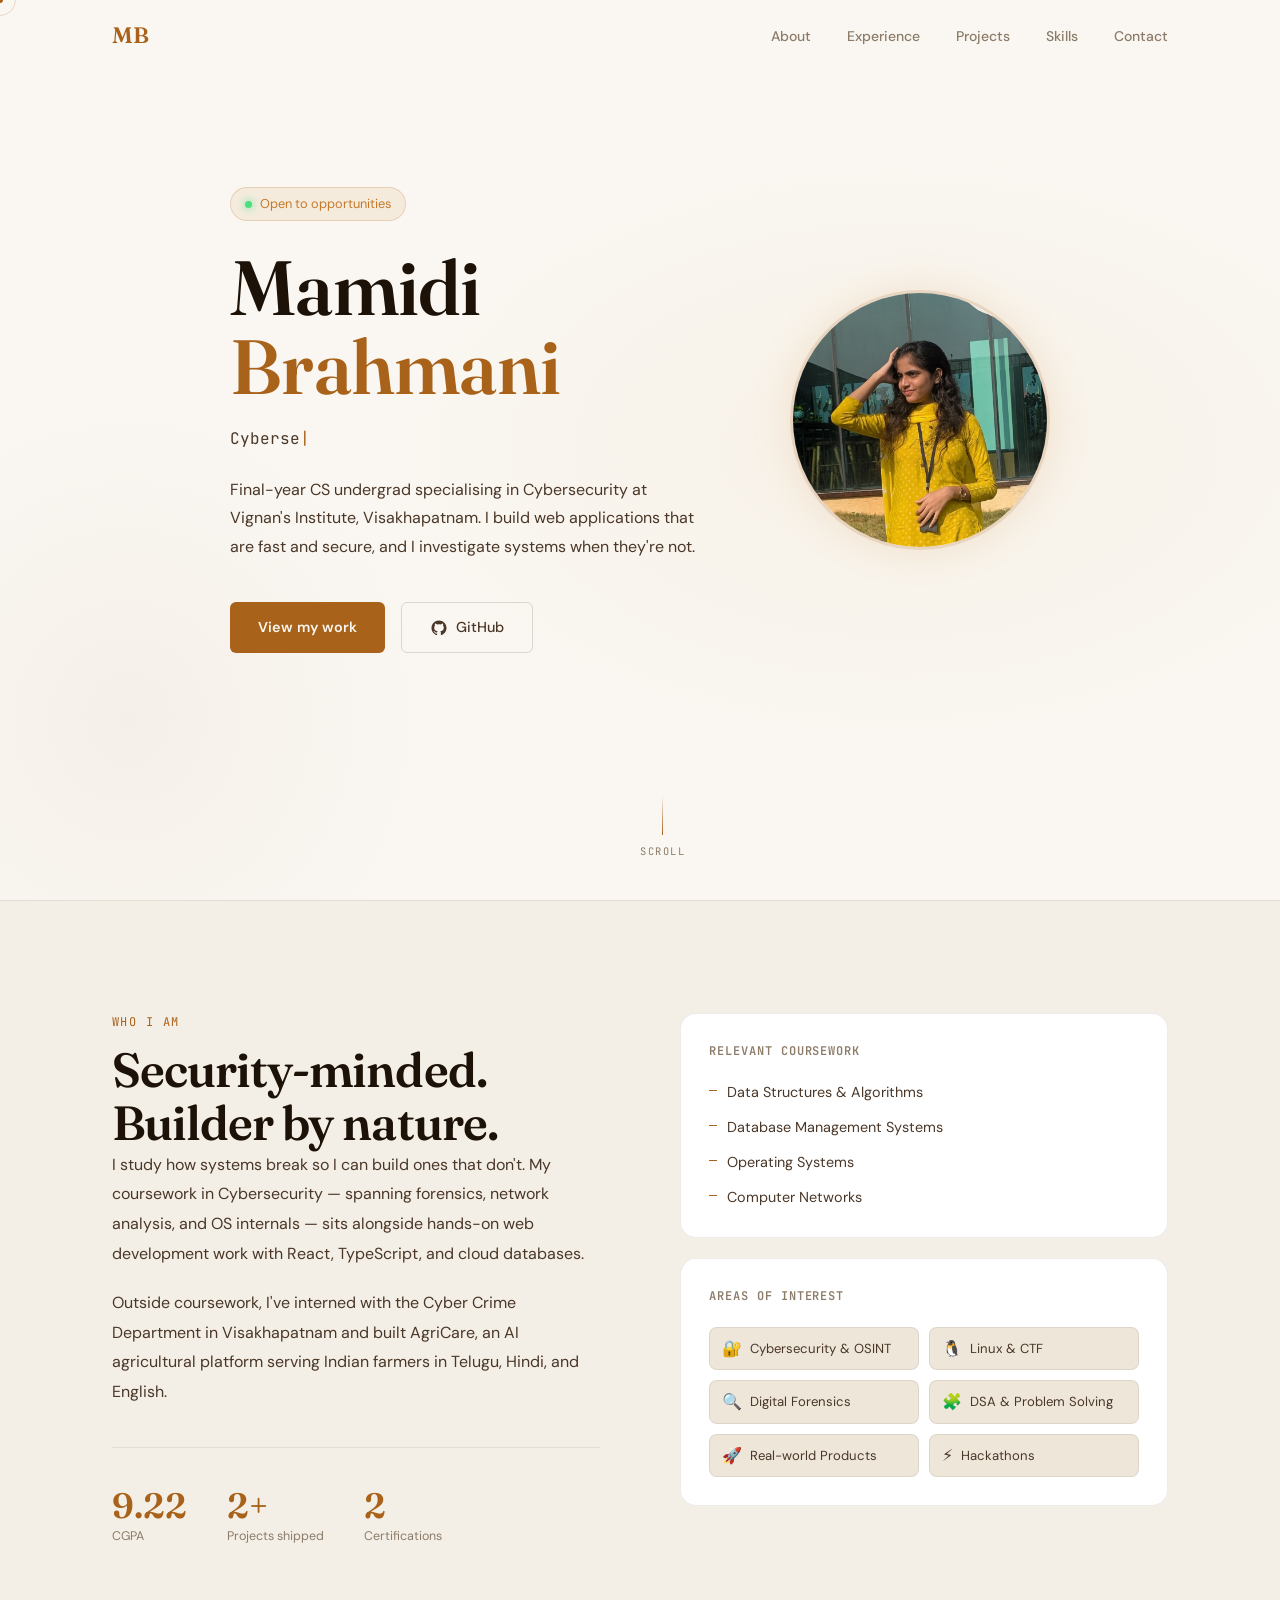
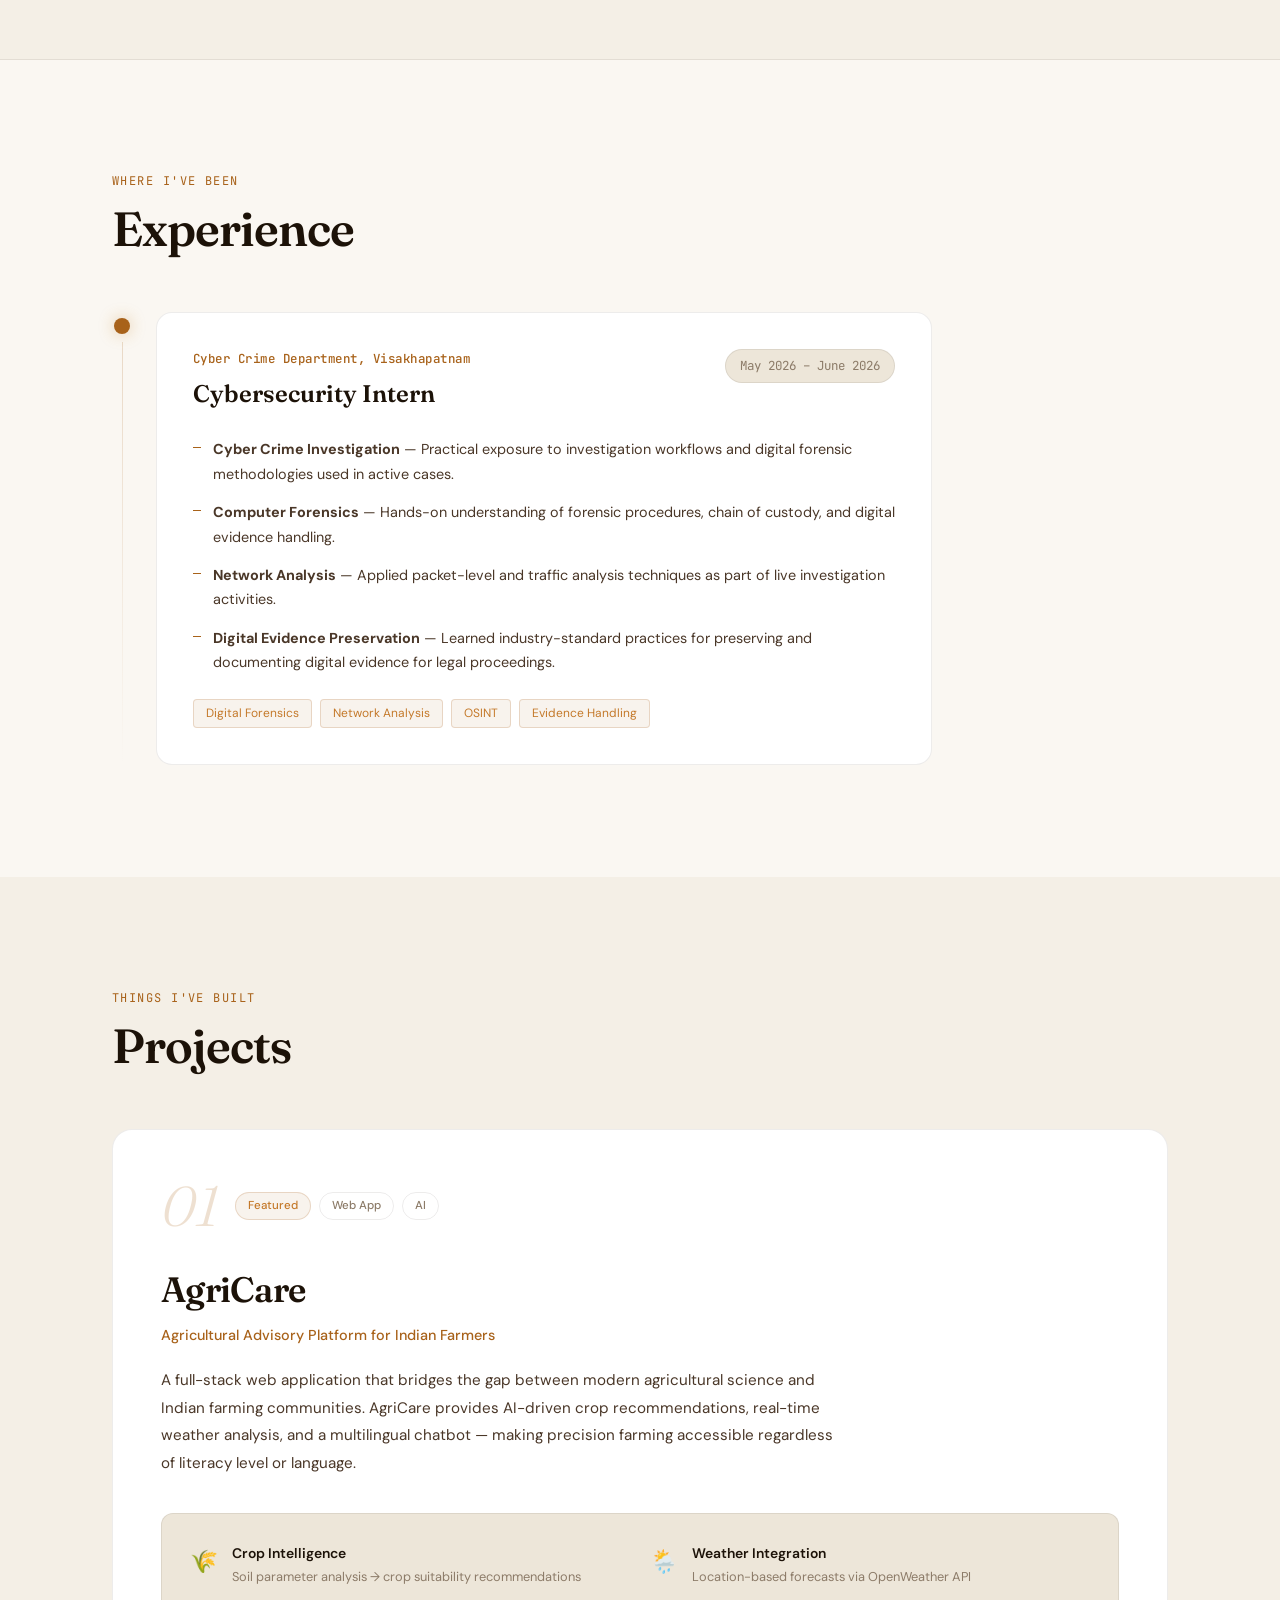
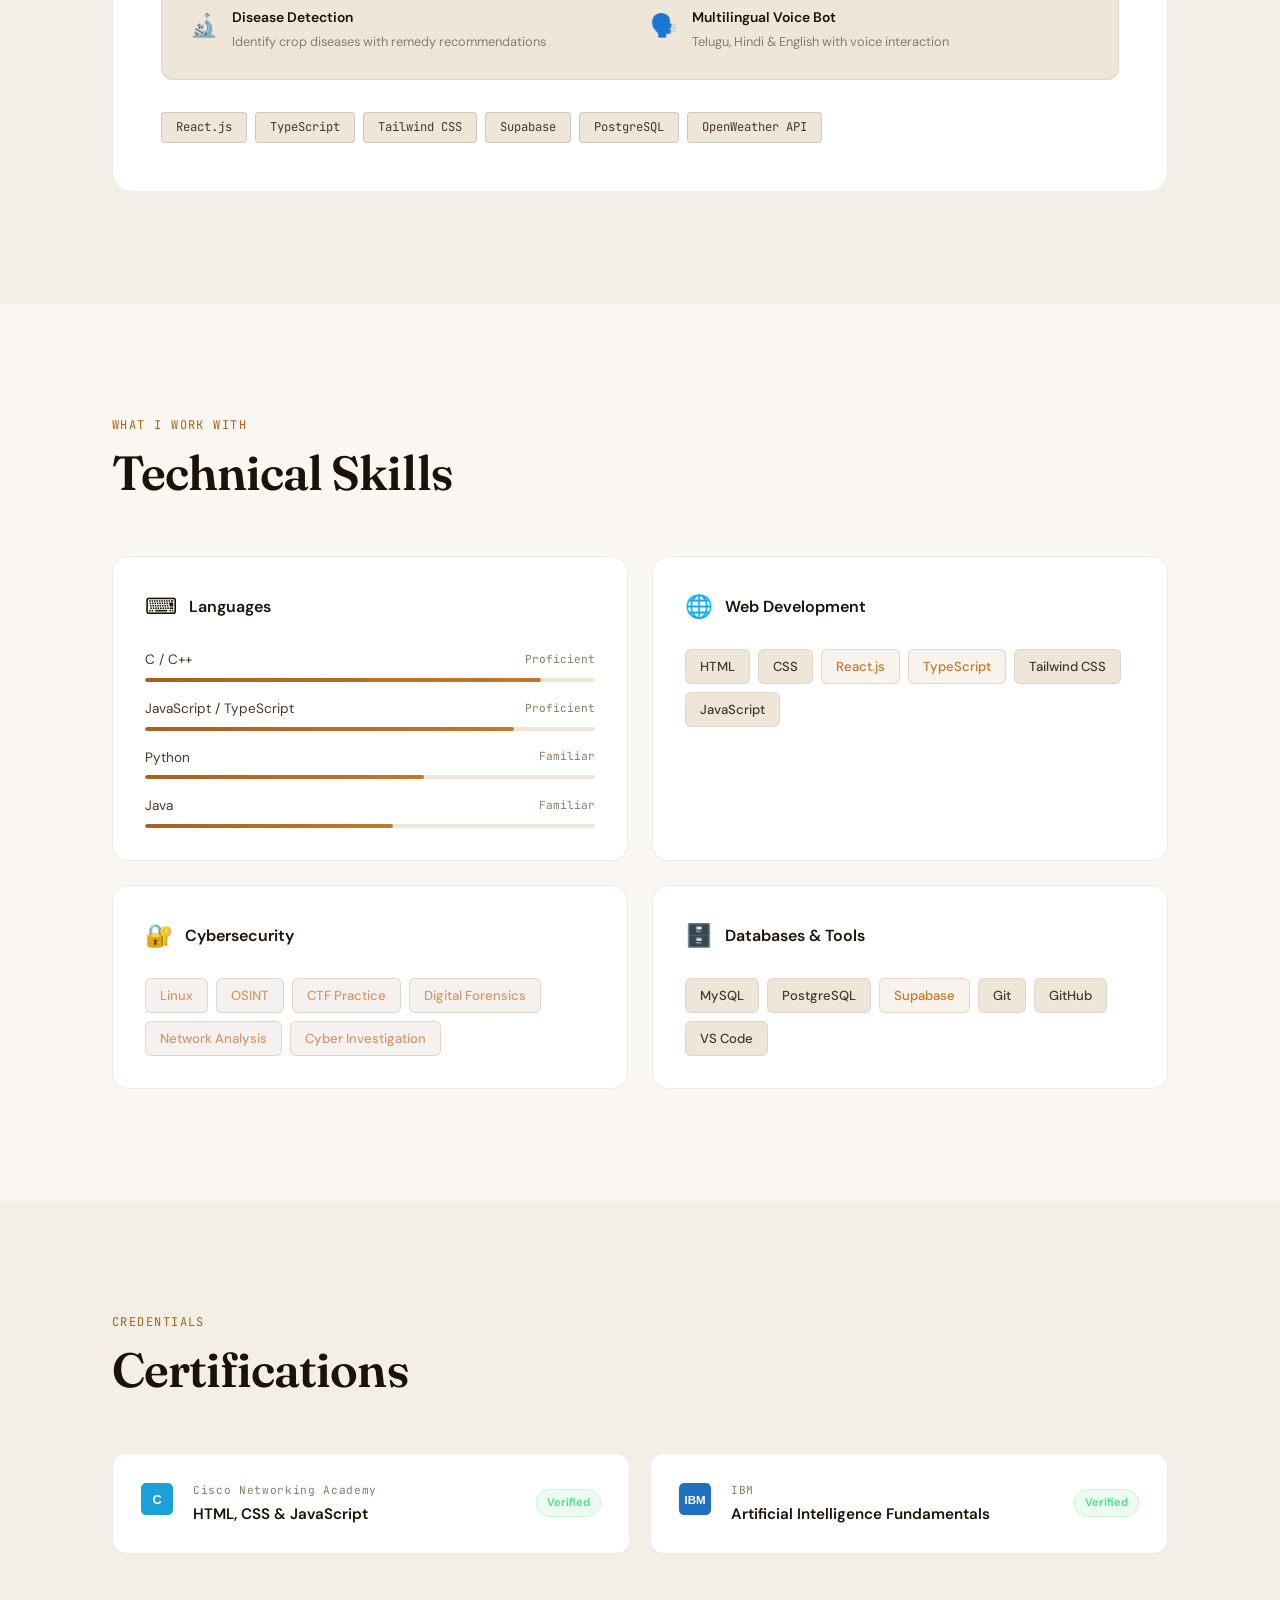
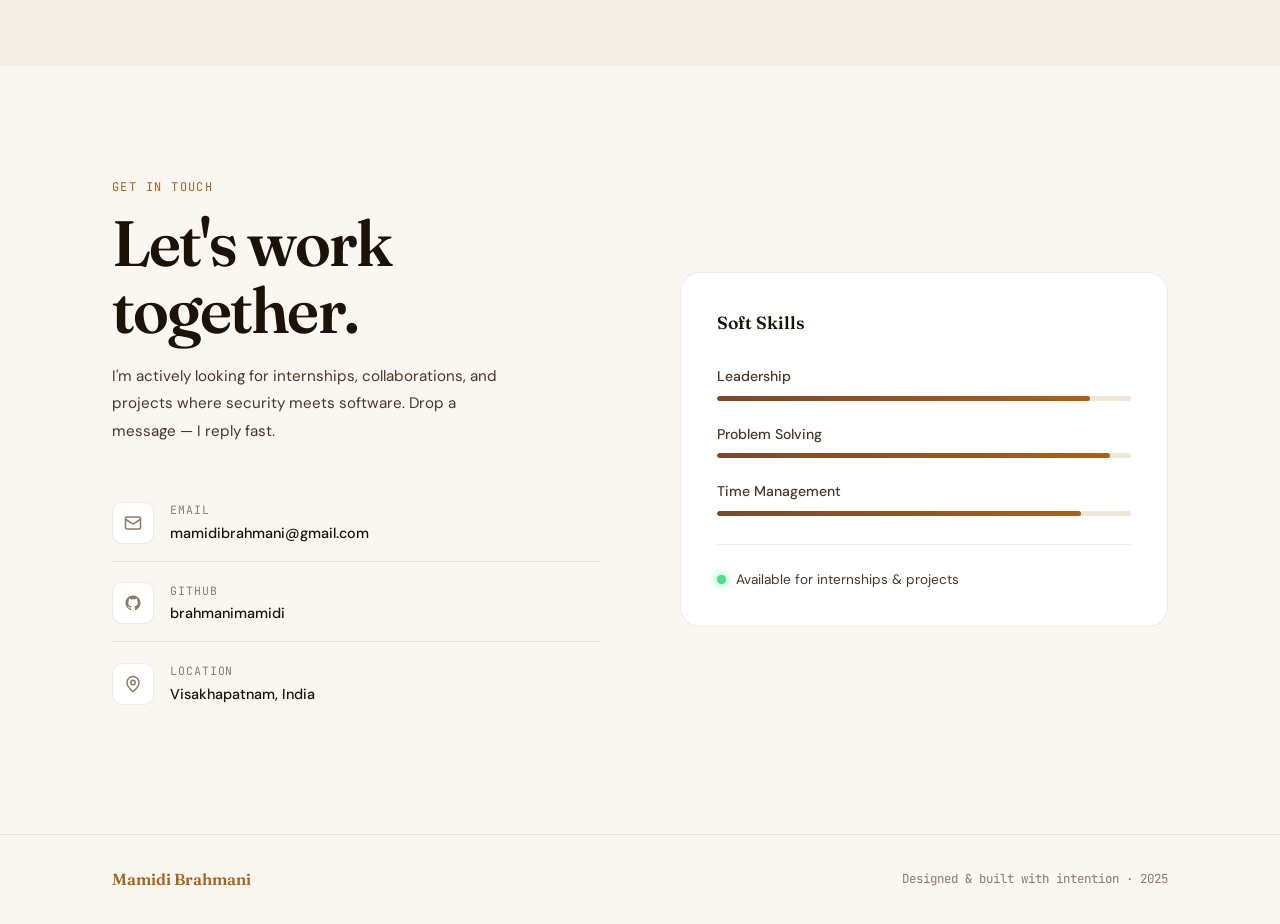
==== commit ff0ef744: "Update portfolio" ====
--- a/portfolio/index.html
+++ b/portfolio/index.html
@@ -400,15 +400,6 @@
               <div class="clink-value">mamidibrahmani@gmail.com</div>
             </div>
           </a>
-          <a href="tel:+919533339369" class="clink">
-            <div class="clink-icon">
-              <svg width="18" height="18" viewBox="0 0 24 24" fill="none" stroke="currentColor" stroke-width="2"><path d="M22 16.92v3a2 2 0 0 1-2.18 2 19.79 19.79 0 0 1-8.63-3.07A19.5 19.5 0 0 1 4.69 12 19.79 19.79 0 0 1 1.61 3.41 2 2 0 0 1 3.6 1.22h3a2 2 0 0 1 2 1.72c.127.96.361 1.903.7 2.81a2 2 0 0 1-.45 2.11L7.91 8.82a16 16 0 0 0 6.11 6.11l.96-.96a2 2 0 0 1 2.11-.45c.907.339 1.85.573 2.81.7A2 2 0 0 1 22 16.92z"/></svg>
-            </div>
-            <div>
-              <div class="clink-label">Phone</div>
-              <div class="clink-value">+91-9533339369</div>
-            </div>
-          </a>
           <a href="https://github.com/brahmanimamidi" target="_blank" rel="noopener" class="clink">
             <div class="clink-icon">
               <svg width="18" height="18" viewBox="0 0 24 24" fill="currentColor"><path d="M12 2C6.477 2 2 6.477 2 12c0 4.418 2.865 8.166 6.839 9.489.5.092.682-.217.682-.482 0-.237-.008-.866-.013-1.7-2.782.604-3.369-1.342-3.369-1.342-.454-1.155-1.11-1.462-1.11-1.462-.908-.62.069-.608.069-.608 1.003.07 1.531 1.031 1.531 1.031.892 1.53 2.341 1.088 2.91.832.092-.647.35-1.088.636-1.338-2.22-.253-4.555-1.11-4.555-4.943 0-1.091.39-1.984 1.029-2.683-.103-.253-.446-1.27.098-2.647 0 0 .84-.269 2.75 1.025A9.578 9.578 0 0112 6.836c.85.004 1.705.114 2.504.336 1.909-1.294 2.747-1.025 2.747-1.025.546 1.377.202 2.394.1 2.647.64.699 1.028 1.592 1.028 2.683 0 3.842-2.339 4.687-4.566 4.935.359.309.678.919.678 1.852 0 1.336-.012 2.415-.012 2.741 0 .267.18.579.688.481C19.138 20.161 22 16.416 22 12c0-5.523-4.477-10-10-10z"/></svg>
